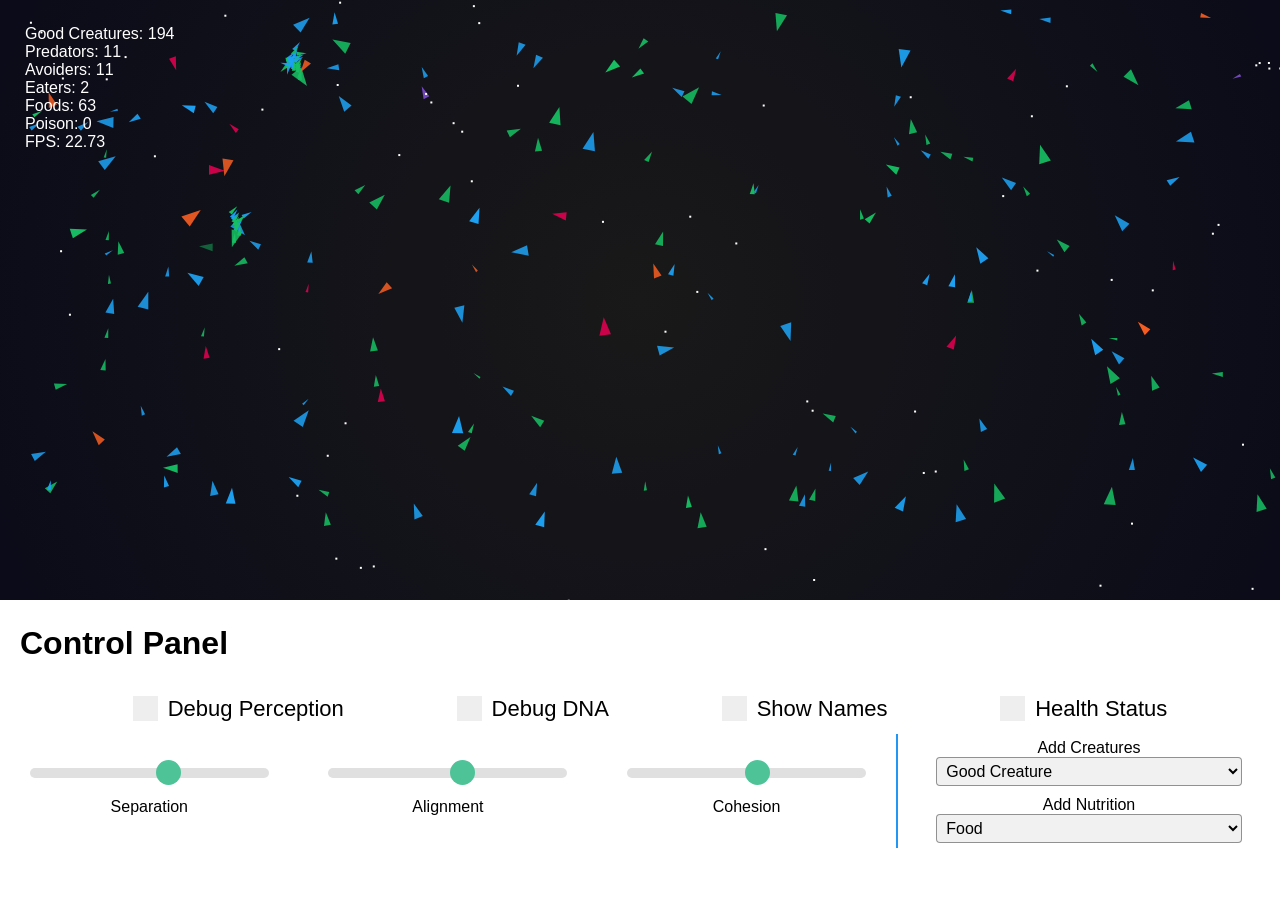
==== evolution/index.html @ a6bf21a5 "Minor Bug Fixes" ====
<!DOCTYPE html>
<html lang="en">
    <head>
        <meta charset="UTF-8">
        <meta name="viewport" content="width=device-width, initial-scale=1.0" />

        <!-- CSS Files -->
        <link rel="stylesheet" href="css/reset.css" type="text/css" />
        <link rel="stylesheet" href="css/style.css" type="text/css" />
        <link rel="stylesheet" href="css/layout.css" type="text/css" />


        <title>Evolution of Ocean Ecosystem - Prajwal Pokhrel - SE9</title>
    </head>

    <body>
        <div class="main-container">
            <canvas id="ecosystem"></canvas>

            <!-- Creature Statistics -->
            <div id="creatureStatistics">
                <p id="statistics"></p>
            </div>
<!--            This will be used in playground area on left side -->
<!--            <div class="settingsToggle">-->
<!--                <div class="burger-icon"></div>-->
<!--                <div class="burger-icon"></div>-->
<!--                <div class="burger-icon"></div>-->
<!--            </div>-->

        </div>

        <div class="debug-container">
            <div class="debug-left">
                <h1>Control Panel</h1>
            </div>
            <div class="debug-right">
                <label class="container">Debug Perception
                    <input type="checkbox" id="debug">
                    <span class="checkmark"></span>
                </label>
                <label class="container">Debug DNA
                    <input type="checkbox" id="dnadebug">
                    <span class="checkmark"></span>
                </label>
                <label class="container">Show Names
                    <input type="checkbox" id="names">
                    <span class="checkmark"></span>
                </label>
                <label class="container">Health Status
                    <input type="checkbox" id="render_health">
                    <span class="checkmark"></span>
                </label>
            </div>
        </div>
        <div class="control-panel">
            <div class="control-panel-left">
                <div class="flock-control">
                    <input id="separate" type="range" min="-5.0" max="5.0" value="0.9" step="0.1" class="slider" id="myRange1"><br>
                    <span class="flock-behavior">Separation</span>
                </div>
                <div class="flock-control">
                    <input id="align" type="range" min="-5.0" max="5.0" value="0.7" step="0.1" class="slider" id="myRange2"><br>
                    <span class="flock-behavior">Alignment</span>
                </div>
                <div class="flock-control">
                    <input id="cohesion" type="range" min="-5.0" max="5.0" value="0.5" step="0.1" class="slider" id="myRange3"><br>
                    <span class="flock-behavior">Cohesion</span>
                </div>
            </div>
            <div class="control-panel-right">
                <div class="items-container">
                    <span>Add Creatures</span>
                    <select id="addnew">
                        <option value="CREATURE">Good Creature</option>
                        <option value="PREDATOR">Predator</option>
                        <option value="AVOIDER">Avoider</option>
                        <option value="EATER">Eater</option>
                    </select>
                </div>
                <div class="items-container">
                    <span>Add Nutrition</span>
                    <select id="food" name="food">
                        <option value="au">Food</option>
                        <option value="ca">Poison</option>
                    </select>
                </div>
            </div>
        </div>

<!--        <div class="analytics-container">-->
<!--            <div class="analytics-heading">-->
<!--                <h1>Real Time Analytics</h1>-->
<!--            </div>-->
<!--            <div class="analytics-data"></div>-->
<!--        </div>-->

        <script src="../lib/Vector.js"></script>
        <script src="js/constants.js"></script>
        <script src="js/helpers.js"></script>
        <script src="js/Steer.js"></script>
        <script src="js/Display.js"></script>
        <script src="js/Creature.js"></script>
        <script src="js/BuildCreature.js"></script>
        <script src="js/Ecosystem.js"></script>
        <script src="js/index.js"></script>

    </body>

</html>
---- evolution/css/style.css ----
* {
    font-family: Consolas, sans-serif;
    user-select: none;
    box-sizing: border-box;
}

body {
    margin: 0;
}


.main-container {
    position: relative;
}

#ecosystem {
    margin: 0;
    padding: 0;
}

/*Creature Statistics*/
#creatureStatistics {
    position: absolute;
    left: 20px;
    top: 20px;
    padding: 5px;
    color: #FFFFFF;
    /*background-color: red;*/
}

#statistics {
    margin: 0;
}


/* SIDE NAVIGATION */
.settingsToggle {
    position: absolute;
    right: 20px;
    top: 20px;
    padding: 20px;
    border-radius: 50px;
    background-color: yellow;
    cursor: pointer;
}

.burger-icon {
    width: 35px;
    height: 5px;
    background-color: black;
    margin: 6px 0;
    cursor: pointer;
}

/* SIDE NAVIGATION END */

/* Control Panel Top */
.debug-container {
    display: flex;
    flex-direction: column;
}

.debug-left {
    /*background-color: red;*/
    padding-left: 20px;
}

.debug-right {
    display: flex;
    flex-direction: row;
    justify-content: space-evenly;
    /*background-color: pink;*/
    padding-left: 20px;
}

/* End Control Panel Top */

/* New Control Panel */
.control-panel {
    display: flex;
    /*background-color: yellow;*/
}

.control-panel-left {
    display: flex;
    width: 70%;
    /*background-color: pink;*/
}

.flock-control {
    display: flex;
    width: 33.33%;
    padding: 20px 0 20px 0;
    /*background-color: blue;*/
    flex-direction: column;
    justify-content: center;
    align-items: center;
}

.control-panel-right {
    display: flex;
    flex-direction: column;
    width: 30%;
    border-left: 2px solid #2196F3;
    /*background-color: green;*/
}

.items-container {
    display: flex;
    flex-direction: column;
    width: 100%;
    padding: 5px 0 5px 0;
    justify-content: center;
    align-items: center;
    /*background-color: salmon;*/
}
/* End New Control Panel */

/* Custom Select */
select {
    width: 80%;
    padding: 4px 5px;
    border-radius: 4px;
    outline: none;
    font-size: 16px;
    border: 1px solid rgba(0, 0, 0, 0.4);
    background-color: #f1f1f1;
    margin: auto;
}

/* Custom Slider */
.slider {
    -webkit-appearance: none;
    width: 80%;
    height: 10px;
    border-radius: 5px;
    background: #d3d3d3;
    outline: none;
    opacity: 0.7;
    -webkit-transition: .2s;
    transition: opacity .2s;
}

.slider:hover {
    opacity: 1;
}

.slider::-webkit-slider-thumb {
    -webkit-appearance: none;
    appearance: none;
    width: 25px;
    height: 25px;
    border-radius: 50%;
    background: #04AA6D;
    cursor: pointer;
}

.slider::-moz-range-thumb {
    width: 25px;
    height: 25px;
    border-radius: 50%;
    background: #04AA6D;
    cursor: pointer;
}
/* End Custom Slider*/

/* Custom Check Box */
.container {
    display: block;
    position: relative;
    padding-left: 35px;
    margin-bottom: 12px;
    margin-top: 12px;
    cursor: pointer;
    font-size: 22px;
    -webkit-user-select: none;
    -moz-user-select: none;
    -ms-user-select: none;
    user-select: none;
}

.container input {
    position: absolute;
    opacity: 0;
    cursor: pointer;
    height: 0;
    width: 0;
}

.checkmark {
    position: absolute;
    top: 0;
    left: 0;
    height: 25px;
    width: 25px;
    background-color: #eee;
}

.container:hover input ~ .checkmark {
    background-color: #ccc;
}

.container input:checked ~ .checkmark {
    background-color: #2196F3;
}

.checkmark:after {
    content: "";
    position: absolute;
    display: none;
}

.container input:checked ~ .checkmark:after {
    display: block;
}

.container .checkmark:after {
    left: 9px;
    top: 5px;
    width: 5px;
    height: 10px;
    border: solid white;
    border-width: 0 3px 3px 0;
    -webkit-transform: rotate(45deg);
    -ms-transform: rotate(45deg);
    transform: rotate(45deg);
}
/* End Custom Check Box */
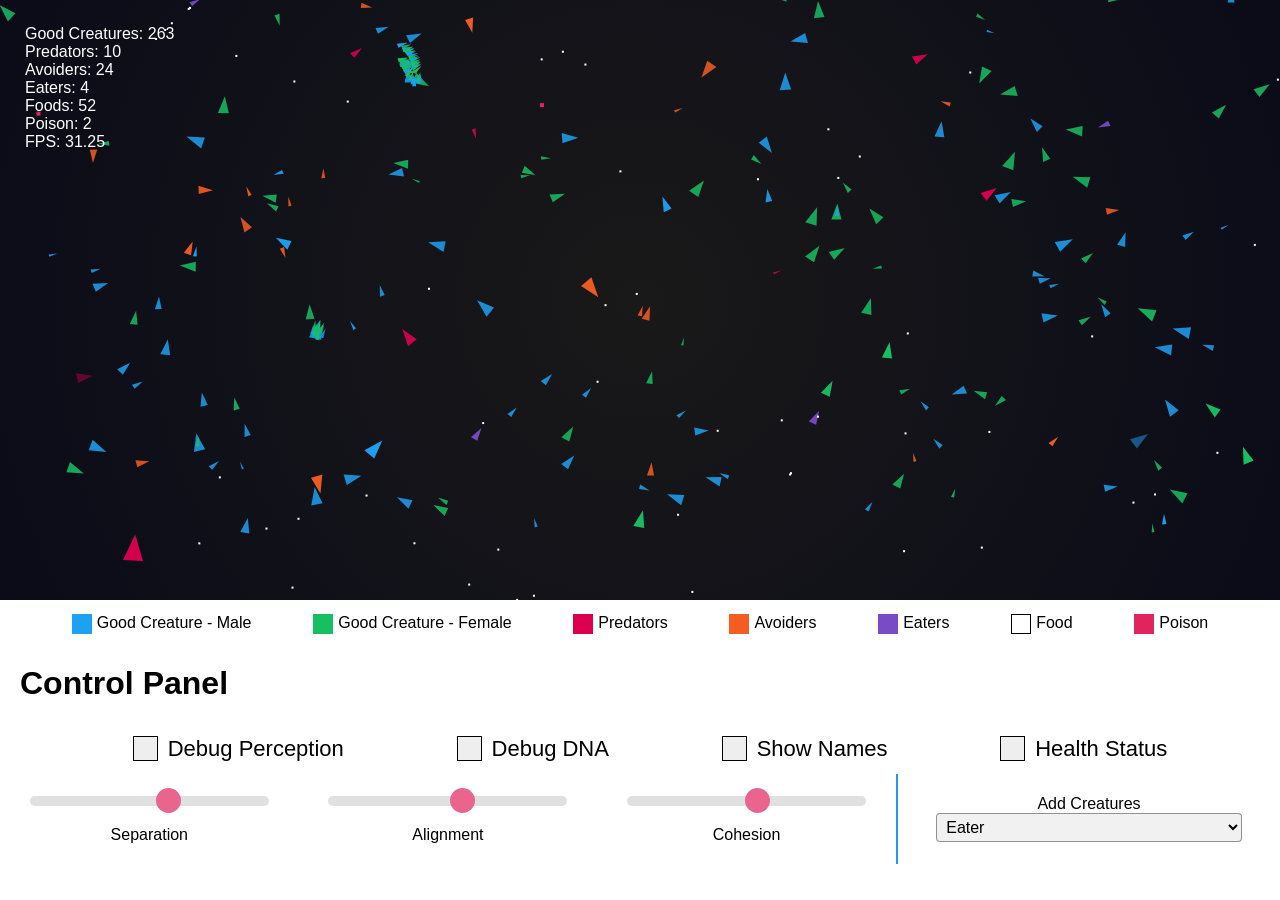
==== commit 2ecc0b4b: "Improve UI | Minor Bug Fix" ====
--- a/evolution/index.html
+++ b/evolution/index.html
@@ -28,6 +28,37 @@
 <!--                <div class="burger-icon"></div>-->
 <!--            </div>-->
 
+        </div>
+
+        <div class="legend-container">
+            <div class="legend">
+                <div class="legend-color-1 common"></div>
+                <span>Good Creature - Male</span>
+            </div>
+            <div class="legend">
+                <div class="legend-color-2 common"></div>
+                <span>Good Creature - Female</span>
+            </div>
+            <div class="legend">
+                <div class="legend-color-3 common"></div>
+                <span>Predators</span>
+            </div>
+            <div class="legend">
+                <div class="legend-color-4 common"></div>
+                <span>Avoiders</span>
+            </div>
+            <div class="legend">
+                <div class="legend-color-5 common"></div>
+                <span>Eaters</span>
+            </div>
+            <div class="legend">
+                <div class="legend-color-6 common"></div>
+                <span>Food</span>
+            </div>
+            <div class="legend">
+                <div class="legend-color-7 common"></div>
+                <span>Poison</span>
+            </div>
         </div>
 
         <div class="debug-container">
@@ -72,17 +103,10 @@
                 <div class="items-container">
                     <span>Add Creatures</span>
                     <select id="addnew">
-                        <option value="CREATURE">Good Creature</option>
+                        <option value="EATER">Eater</option>
                         <option value="PREDATOR">Predator</option>
                         <option value="AVOIDER">Avoider</option>
-                        <option value="EATER">Eater</option>
-                    </select>
-                </div>
-                <div class="items-container">
-                    <span>Add Nutrition</span>
-                    <select id="food" name="food">
-                        <option value="au">Food</option>
-                        <option value="ca">Poison</option>
+                        <option value="CREATURE">Good Creature</option>
                     </select>
                 </div>
             </div>
--- a/evolution/css/style.css
+++ b/evolution/css/style.css
@@ -54,6 +54,52 @@
 
 /* SIDE NAVIGATION END */
 
+.legend-container {
+    display: flex;
+    flex-direction: row;
+    justify-content: space-evenly;
+    padding: 10px;
+}
+
+.legend {
+    display: flex;
+}
+
+.common {
+    height: 20px;
+    width: 20px;
+    margin-right: 5px;
+}
+
+.legend-color-1 {
+    background-color: #1DA1F2;
+}
+
+.legend-color-2 {
+    background-color: #17BF63;
+}
+
+.legend-color-3 {
+    background-color: #DC004E;
+}
+
+.legend-color-4 {
+    background-color: #F45D22;
+}
+
+.legend-color-5 {
+    background-color: #794BC4;
+}
+
+.legend-color-6 {
+    background-color: #FFFFFF;
+    border: 1px solid #000000;
+}
+
+.legend-color-7 {
+    background-color: #E0245E;
+}
+
 /* Control Panel Top */
 .debug-container {
     display: flex;
@@ -62,6 +108,7 @@
 
 .debug-left {
     /*background-color: red;*/
+    display: flex;
     padding-left: 20px;
 }
 
@@ -100,6 +147,8 @@
 .control-panel-right {
     display: flex;
     flex-direction: column;
+    justify-content: center;
+    align-items: center;
     width: 30%;
     border-left: 2px solid #2196F3;
     /*background-color: green;*/
@@ -151,7 +200,7 @@
     width: 25px;
     height: 25px;
     border-radius: 50%;
-    background: #04AA6D;
+    background: #E0245E;
     cursor: pointer;
 }
 
@@ -159,7 +208,7 @@
     width: 25px;
     height: 25px;
     border-radius: 50%;
-    background: #04AA6D;
+    background: #E0245E;
     cursor: pointer;
 }
 /* End Custom Slider*/
@@ -194,6 +243,7 @@
     height: 25px;
     width: 25px;
     background-color: #eee;
+    border: 1px solid #000000;
 }
 
 .container:hover input ~ .checkmark {
@@ -201,7 +251,8 @@
 }
 
 .container input:checked ~ .checkmark {
-    background-color: #2196F3;
+    background-color: #E0245E;
+    border: none;
 }
 
 .checkmark:after {
@@ -226,3 +277,25 @@
     transform: rotate(45deg);
 }
 /* End Custom Check Box */
+
+/* Custom Reset Button */
+.reset-button {
+    padding: 5px 20px;
+    font-size: 24px;
+    text-align: center;
+    cursor: pointer;
+    outline: none;
+    color: #fff;
+    background-color: #04AA6D;
+    border: none;
+    border-radius: 15px;
+    box-shadow: 0 9px #999;
+}
+
+.reset-button:hover {background-color: #1DA1F2}
+
+.reset-button:active {
+    background-color: #1DA1F2;
+    box-shadow: 0 5px #666;
+    transform: translateY(4px);
+}
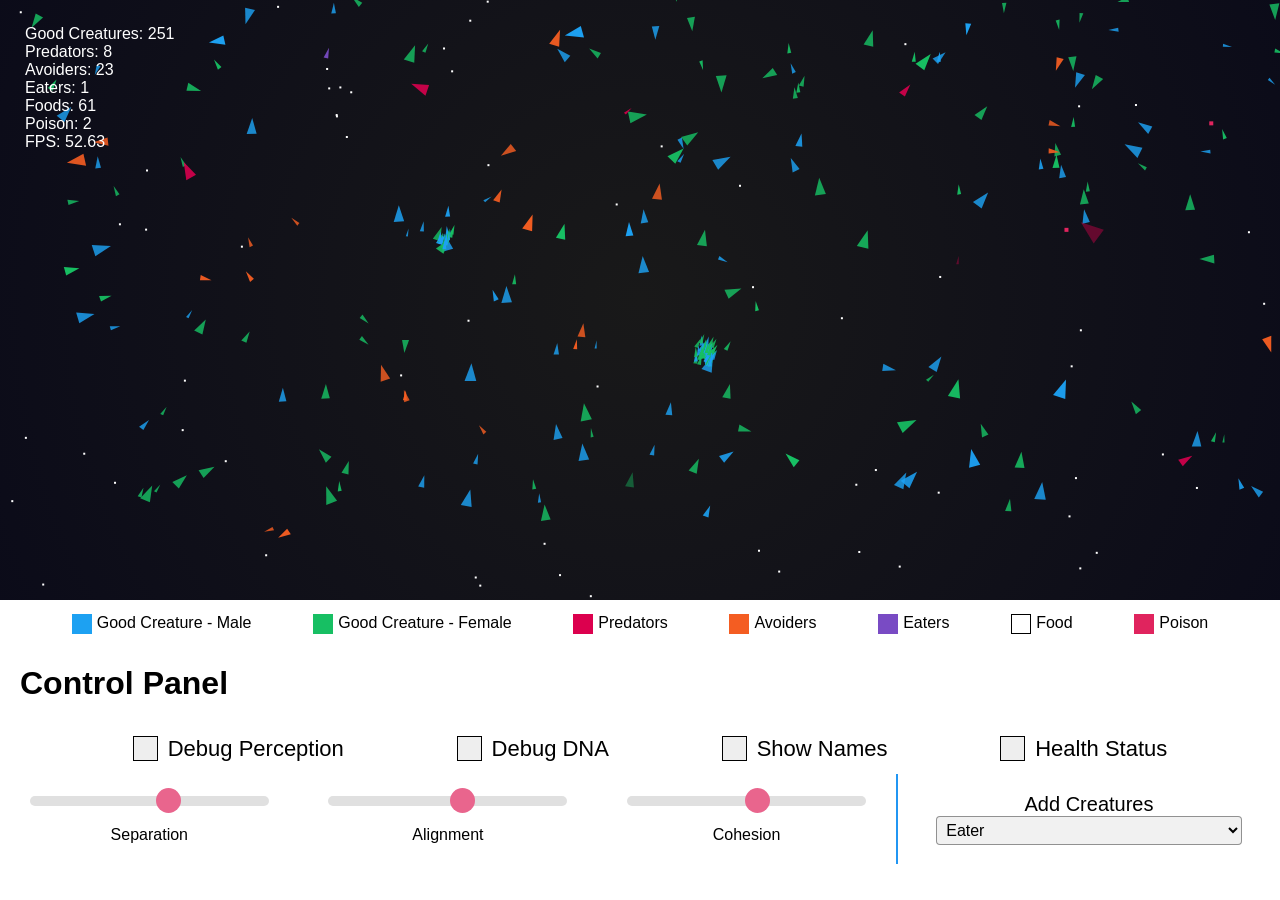
==== commit 6f8c486a: "Code refactored" ====
--- a/evolution/index.html
+++ b/evolution/index.html
@@ -21,12 +21,6 @@
             <div id="creatureStatistics">
                 <p id="statistics"></p>
             </div>
-<!--            This will be used in playground area on left side -->
-<!--            <div class="settingsToggle">-->
-<!--                <div class="burger-icon"></div>-->
-<!--                <div class="burger-icon"></div>-->
-<!--                <div class="burger-icon"></div>-->
-<!--            </div>-->
 
         </div>
 
@@ -112,13 +106,6 @@
             </div>
         </div>
 
-<!--        <div class="analytics-container">-->
-<!--            <div class="analytics-heading">-->
-<!--                <h1>Real Time Analytics</h1>-->
-<!--            </div>-->
-<!--            <div class="analytics-data"></div>-->
-<!--        </div>-->
-
         <script src="../lib/Vector.js"></script>
         <script src="js/constants.js"></script>
         <script src="js/helpers.js"></script>
--- a/evolution/css/style.css
+++ b/evolution/css/style.css
@@ -1,14 +1,3 @@
-* {
-    font-family: Consolas, sans-serif;
-    user-select: none;
-    box-sizing: border-box;
-}
-
-body {
-    margin: 0;
-}
-
-
 .main-container {
     position: relative;
 }
@@ -25,7 +14,6 @@
     top: 20px;
     padding: 5px;
     color: #FFFFFF;
-    /*background-color: red;*/
 }
 
 #statistics {
@@ -53,7 +41,6 @@
 }
 
 /* SIDE NAVIGATION END */
-
 .legend-container {
     display: flex;
     flex-direction: row;
@@ -107,7 +94,6 @@
 }
 
 .debug-left {
-    /*background-color: red;*/
     display: flex;
     padding-left: 20px;
 }
@@ -116,29 +102,24 @@
     display: flex;
     flex-direction: row;
     justify-content: space-evenly;
-    /*background-color: pink;*/
     padding-left: 20px;
 }
-
 /* End Control Panel Top */
 
 /* New Control Panel */
 .control-panel {
     display: flex;
-    /*background-color: yellow;*/
 }
 
 .control-panel-left {
     display: flex;
     width: 70%;
-    /*background-color: pink;*/
 }
 
 .flock-control {
     display: flex;
     width: 33.33%;
     padding: 20px 0 20px 0;
-    /*background-color: blue;*/
     flex-direction: column;
     justify-content: center;
     align-items: center;
@@ -151,7 +132,6 @@
     align-items: center;
     width: 30%;
     border-left: 2px solid #2196F3;
-    /*background-color: green;*/
 }
 
 .items-container {
@@ -161,7 +141,10 @@
     padding: 5px 0 5px 0;
     justify-content: center;
     align-items: center;
-    /*background-color: salmon;*/
+}
+
+.items-container span {
+    font-size: 20px;
 }
 /* End New Control Panel */
 
@@ -278,24 +261,3 @@
 }
 /* End Custom Check Box */
 
-/* Custom Reset Button */
-.reset-button {
-    padding: 5px 20px;
-    font-size: 24px;
-    text-align: center;
-    cursor: pointer;
-    outline: none;
-    color: #fff;
-    background-color: #04AA6D;
-    border: none;
-    border-radius: 15px;
-    box-shadow: 0 9px #999;
-}
-
-.reset-button:hover {background-color: #1DA1F2}
-
-.reset-button:active {
-    background-color: #1DA1F2;
-    box-shadow: 0 5px #666;
-    transform: translateY(4px);
-}
--- a/evolution/css/layout.css
+++ b/evolution/css/layout.css
@@ -0,0 +1 @@
+/* Not in use */
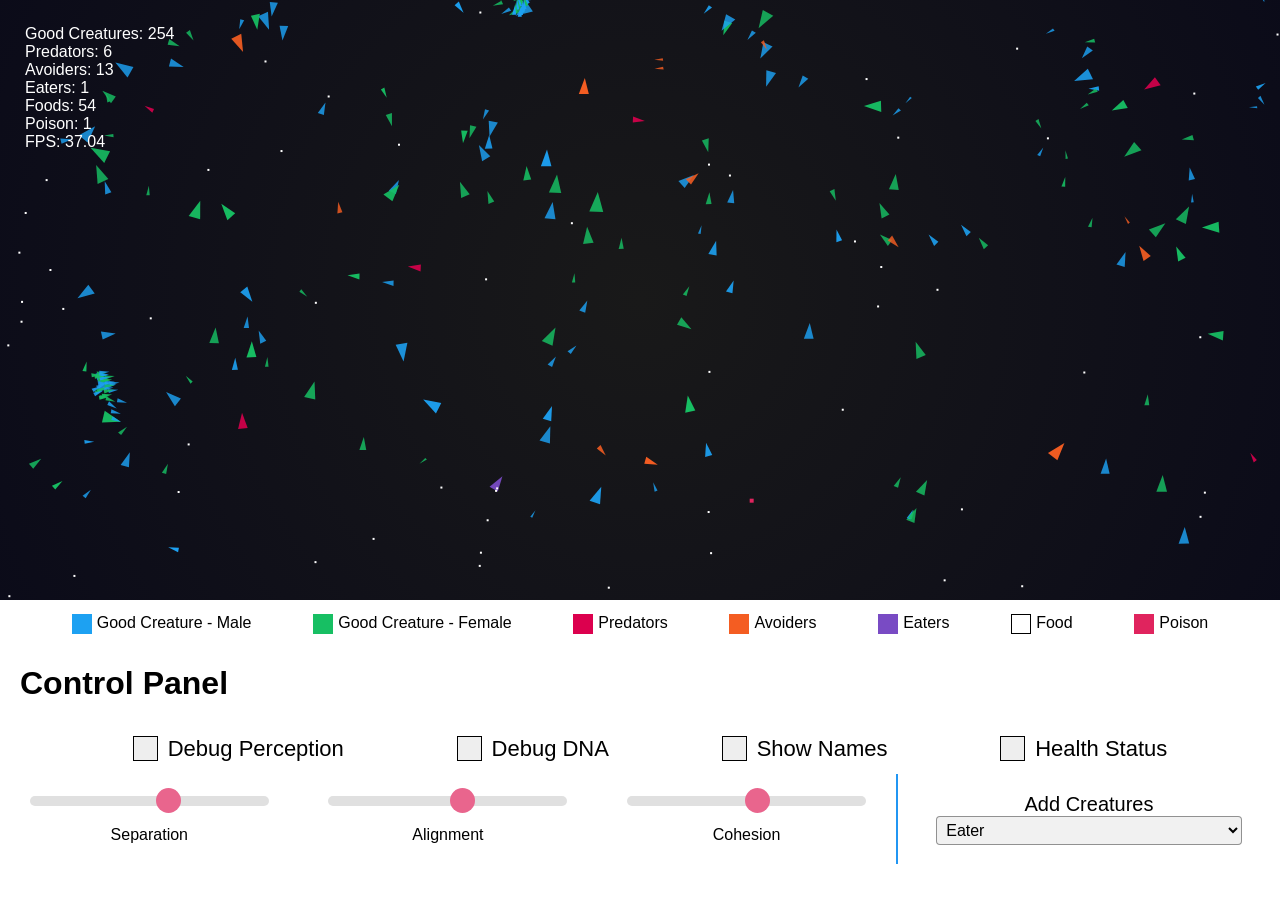
==== commit e553b954: "Add JSDocs | Comments | Basic Refactor" ====
--- a/evolution/index.html
+++ b/evolution/index.html
@@ -24,6 +24,7 @@
 
         </div>
 
+        <!-- Legends: To recognize creatures -->
         <div class="legend-container">
             <div class="legend">
                 <div class="legend-color-1 common"></div>
@@ -55,6 +56,7 @@
             </div>
         </div>
 
+        <!-- Debug Controls -->
         <div class="debug-container">
             <div class="debug-left">
                 <h1>Control Panel</h1>
